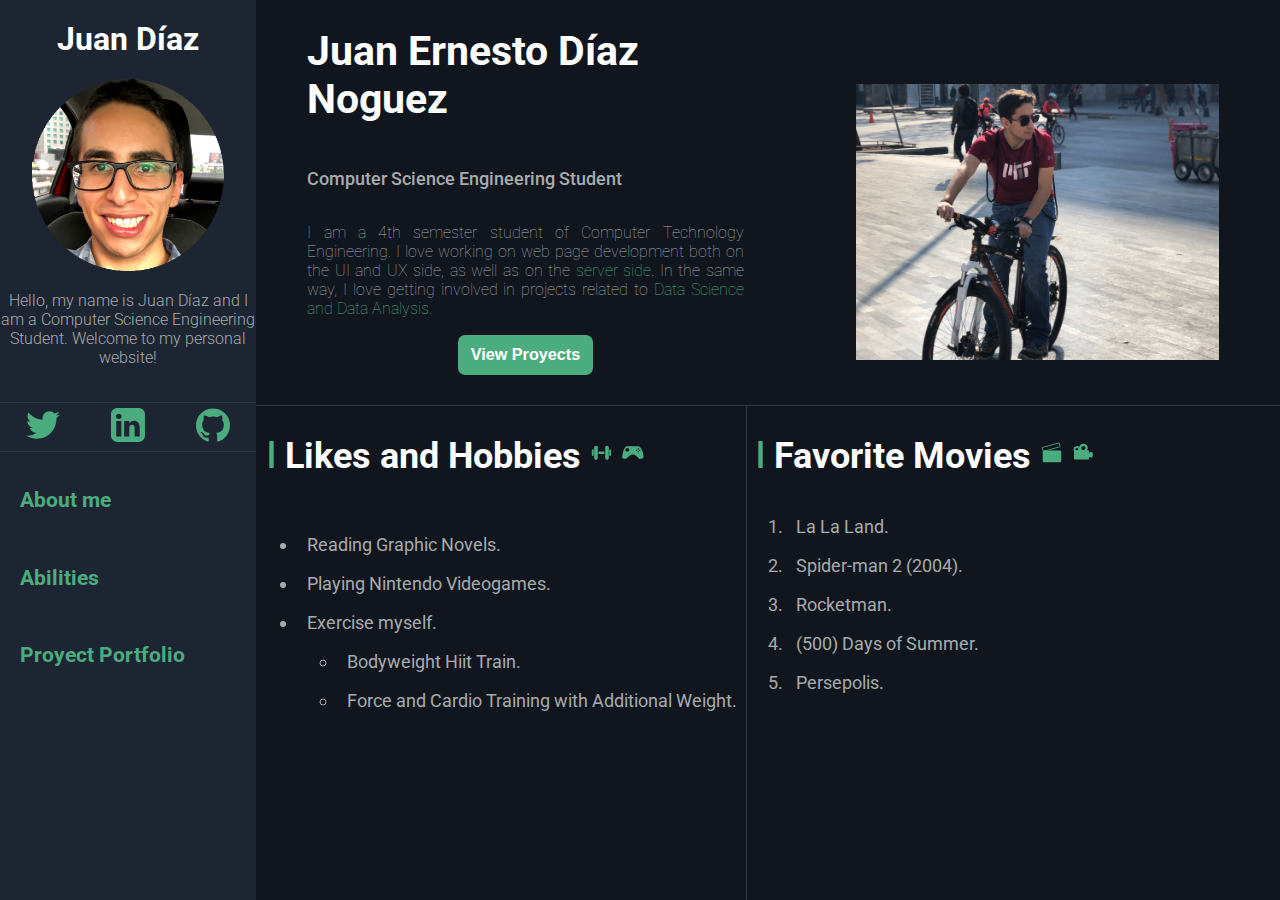
==== en/index.html @ 5fefefe7 "Haha" ====
<!DOCTYPE html>
<html lang="es-MX">
  <link href="https://juandiaz12000.github.io/css/style.css" rel="stylesheet" type="text/css">
  <head>
    <meta charset="utf-8" name="viewport" content="width=device-width, initial-scale=1">
    <title>Juan Díaz CV</title>
  </head>
  <body>
    <section class="container">
      <div class="profile">
        <h1>Juan Díaz</h1>
        <img id="profile" src="https://juandiaz12000.github.io/img/perfil.png">
        <p>Hello, my name is Juan Díaz and I am a Computer Science Engineering Student. Welcome to my personal website!</p>
        <br>
        <div class="sep">
          <p></p>
        </div>
        <div class= "redes">
          <a href="https://twitter.com/JuanDiazSW" target="_blank"><img src="https://juandiaz12000.github.io/img/twitter.svg"></a>
          <a href="https://www.linkedin.com/in/jedn" target="_blank"><img src="https://juandiaz12000.github.io/img/linkedin.svg"></a>
          <a href="https://github.com/JuanDiaz12000" target="_blank"><img src="https://juandiaz12000.github.io/img/github.svg"></a>
        </div>
        <div class="sep">
          <p></p>
        </div>
        <br>
        <h2><a href=""><img id= "menu" src="https://juandiaz12000.github.io/img/userIcon.svg" alt="">About me</a></h2>
        <br>
        <h2><a href="https://juandiaz12000.github.io/en/abilities.html"><img id= "menu" src="https://juandiaz12000.github.io/img/toolsIcon.svg" alt="">Abilities</a></h2>
        <br>
        <h2><a href="https://juandiaz12000.github.io/en/portfolio.html"><img id= "menu" src="https://juandiaz12000.github.io/img/projectIcon.svg" alt="">Proyect Portfolio</a></h2>
      </div>
      <div class="data">
        <div class="general">
          <div class="general-info">
            <h1>Juan Ernesto Díaz Noguez</h1>
            <h3>Computer Science Engineering Student</h3>
            <p>I am a 4th semester student of Computer Technology Engineering. I love working on web page development both on the UI and UX side, as well as on the <em>server side</em>. In the same way, I love getting involved in projects related to <em>Data Science and Data Analysis</em>.</p>
            <button onclick="window.location.href='https://juandiaz12000.github.io/en/portfolio.html';">View Proyects</button>
          </div>
          <div class="general-img">
            <img src="https://juandiaz12000.github.io/img/bike.png" alt="">
          </div>
        </div>
        <div class="sep">
          <p></p>
        </div>
        <div class="bottom">
          <div class="bottom-half">
            <h2><img id="h2-img" src="https://juandiaz12000.github.io/img/title.svg">Likes and Hobbies<img id="icons"src="https://juandiaz12000.github.io/img/dumbell.svg"><img id="icons" src="https://juandiaz12000.github.io/img/game.svg"></h2>
            <ul>
              <li>Reading Graphic Novels.</li>
              <li>Playing Nintendo Videogames.</li>
              <li>Exercise myself.</li>
                <ul>
                  <li>Bodyweight Hiit Train.</li>
                  <li>Force and Cardio Training with Additional Weight.</li>
                </ul>
              </li>
              </ul>
          </div>
          <div class="sep">
            <p></p>
          </div>
          <div class="bottom-half>">
            <h2><img id="h2-img" src="https://juandiaz12000.github.io/img/title.svg">Favorite Movies<img id="icons"src="https://juandiaz12000.github.io/img/cinema.svg"><img id="icons" src="https://juandiaz12000.github.io/img/cinema2.svg"></h2>
            <ol>
              <li>La La Land.</li>
              <li>Spider-man 2 (2004).</li>
              <li>Rocketman.</li>
              <li>(500) Days of Summer.</li>
              <li>Persepolis.</li>
            </ol>
          </div>
        </div>
      </div>
    </section>
  </body>
</html>
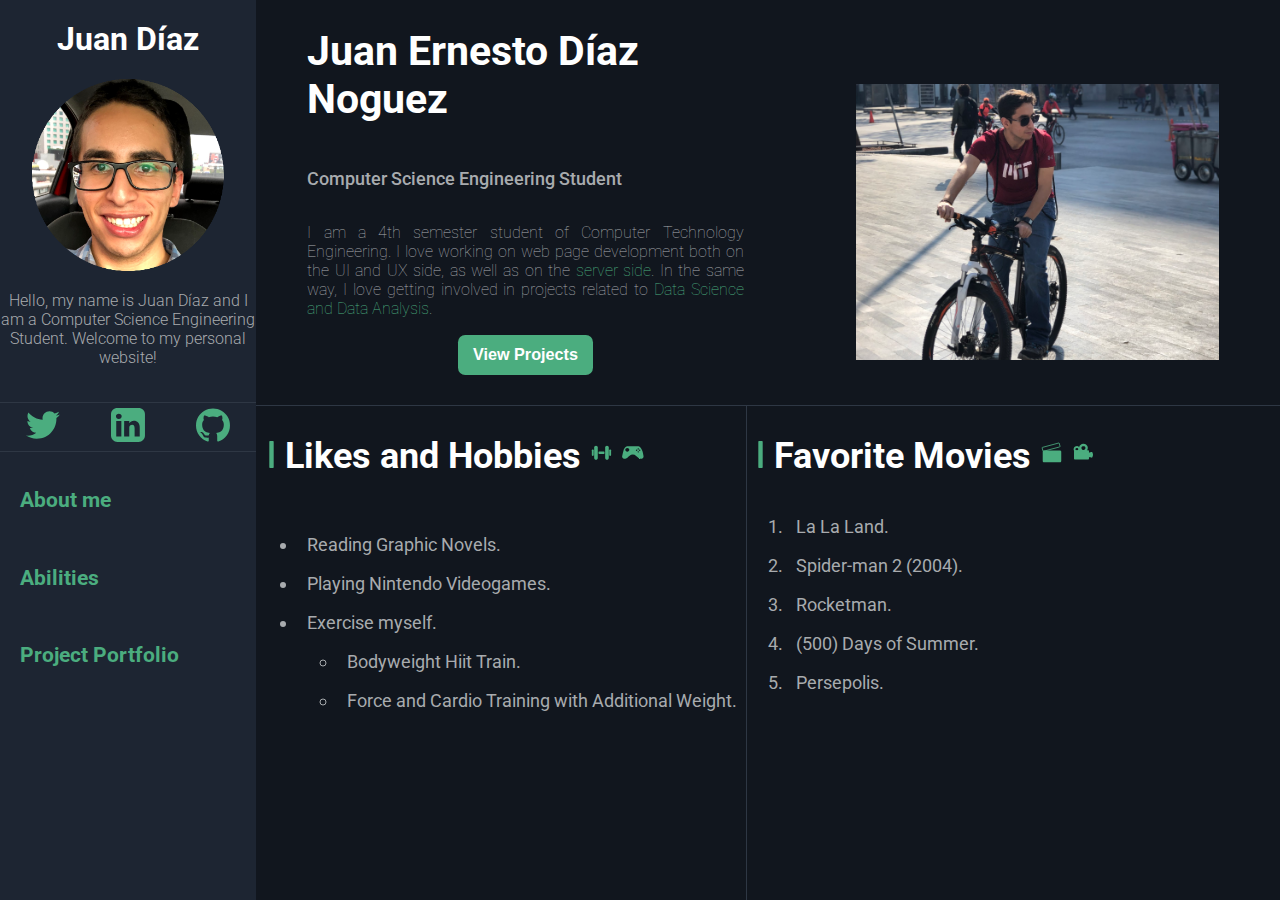
==== commit 98ff7e19: "En" ====
--- a/en/index.html
+++ b/en/index.html
@@ -28,7 +28,7 @@
         <br>
         <h2><a href="https://juandiaz12000.github.io/en/abilities.html"><img id= "menu" src="https://juandiaz12000.github.io/img/toolsIcon.svg" alt="">Abilities</a></h2>
         <br>
-        <h2><a href="https://juandiaz12000.github.io/en/portfolio.html"><img id= "menu" src="https://juandiaz12000.github.io/img/projectIcon.svg" alt="">Proyect Portfolio</a></h2>
+        <h2><a href="https://juandiaz12000.github.io/en/portfolio.html"><img id= "menu" src="https://juandiaz12000.github.io/img/projectIcon.svg" alt="">Project Portfolio</a></h2>
       </div>
       <div class="data">
         <div class="general">
@@ -36,7 +36,7 @@
             <h1>Juan Ernesto Díaz Noguez</h1>
             <h3>Computer Science Engineering Student</h3>
             <p>I am a 4th semester student of Computer Technology Engineering. I love working on web page development both on the UI and UX side, as well as on the <em>server side</em>. In the same way, I love getting involved in projects related to <em>Data Science and Data Analysis</em>.</p>
-            <button onclick="window.location.href='https://juandiaz12000.github.io/en/portfolio.html';">View Proyects</button>
+            <button onclick="window.location.href='https://juandiaz12000.github.io/en/portfolio.html';">View Projects</button>
           </div>
           <div class="general-img">
             <img src="https://juandiaz12000.github.io/img/bike.png" alt="">
